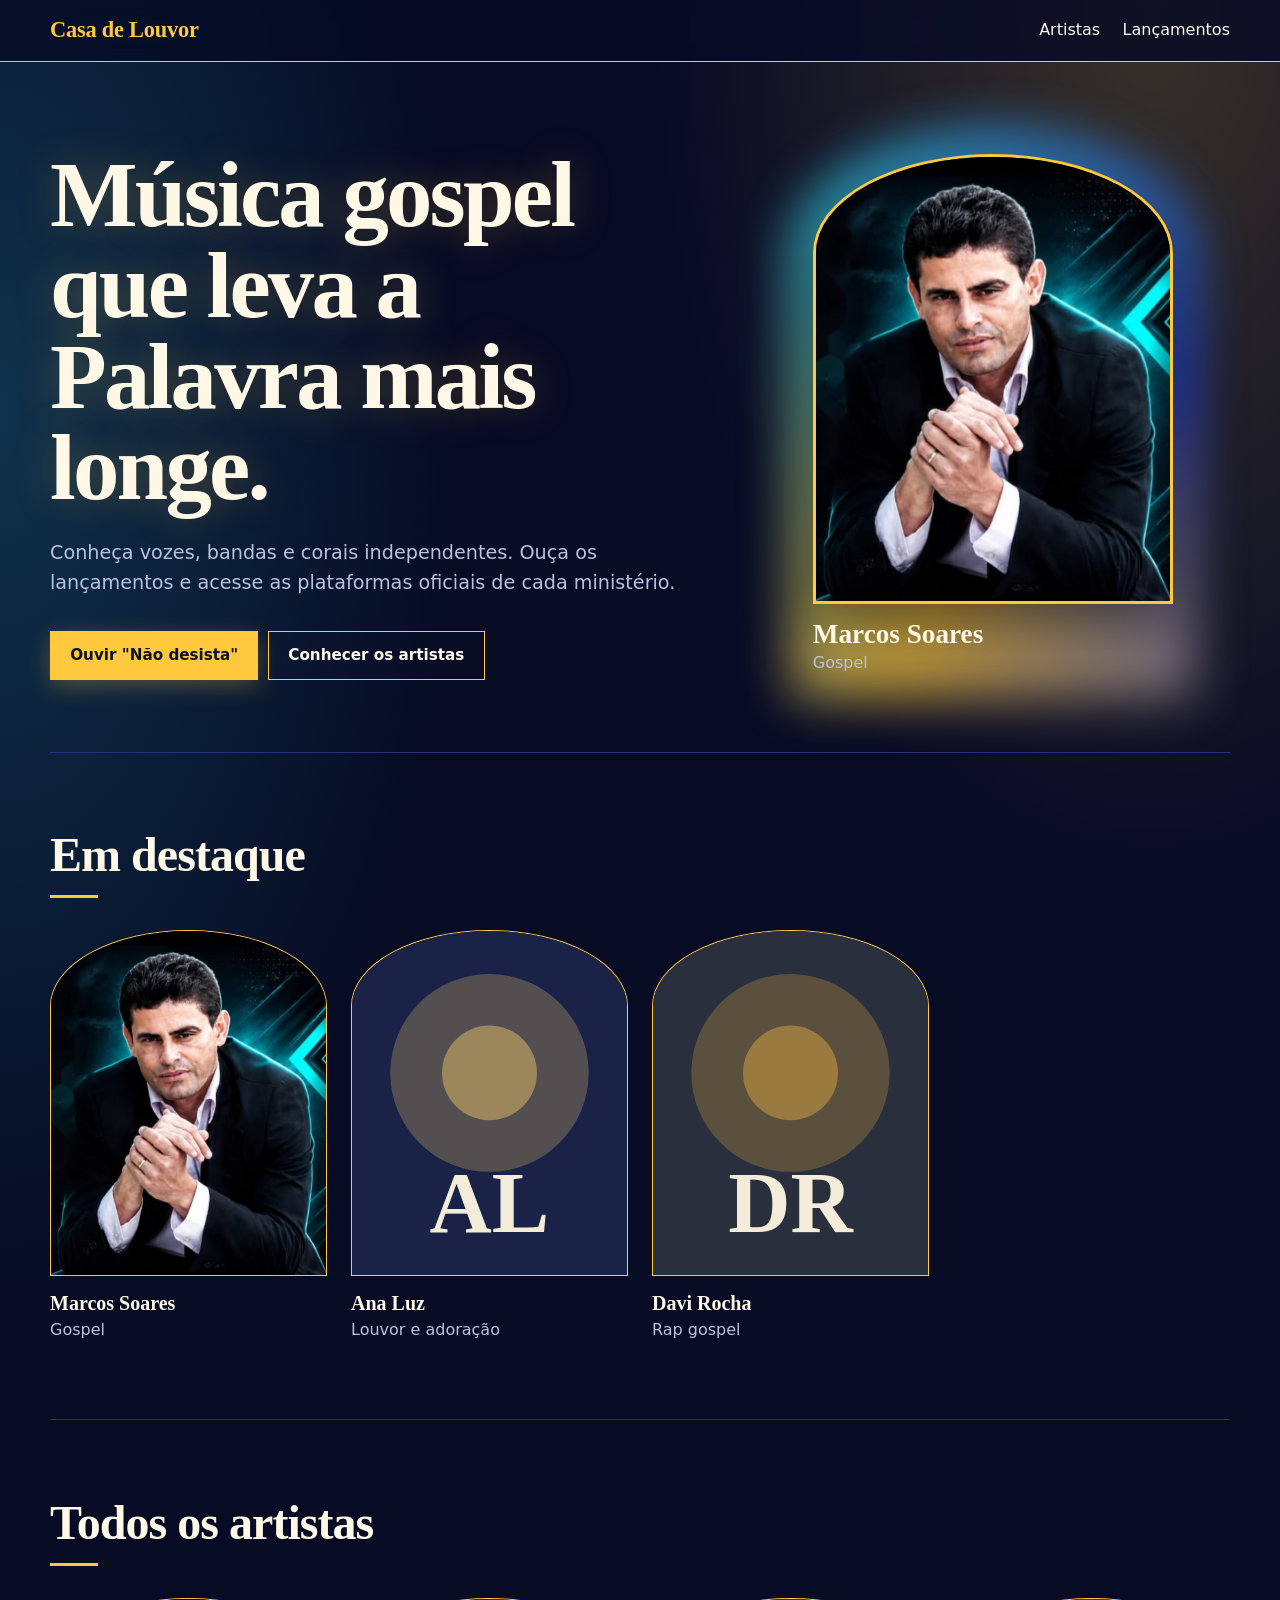
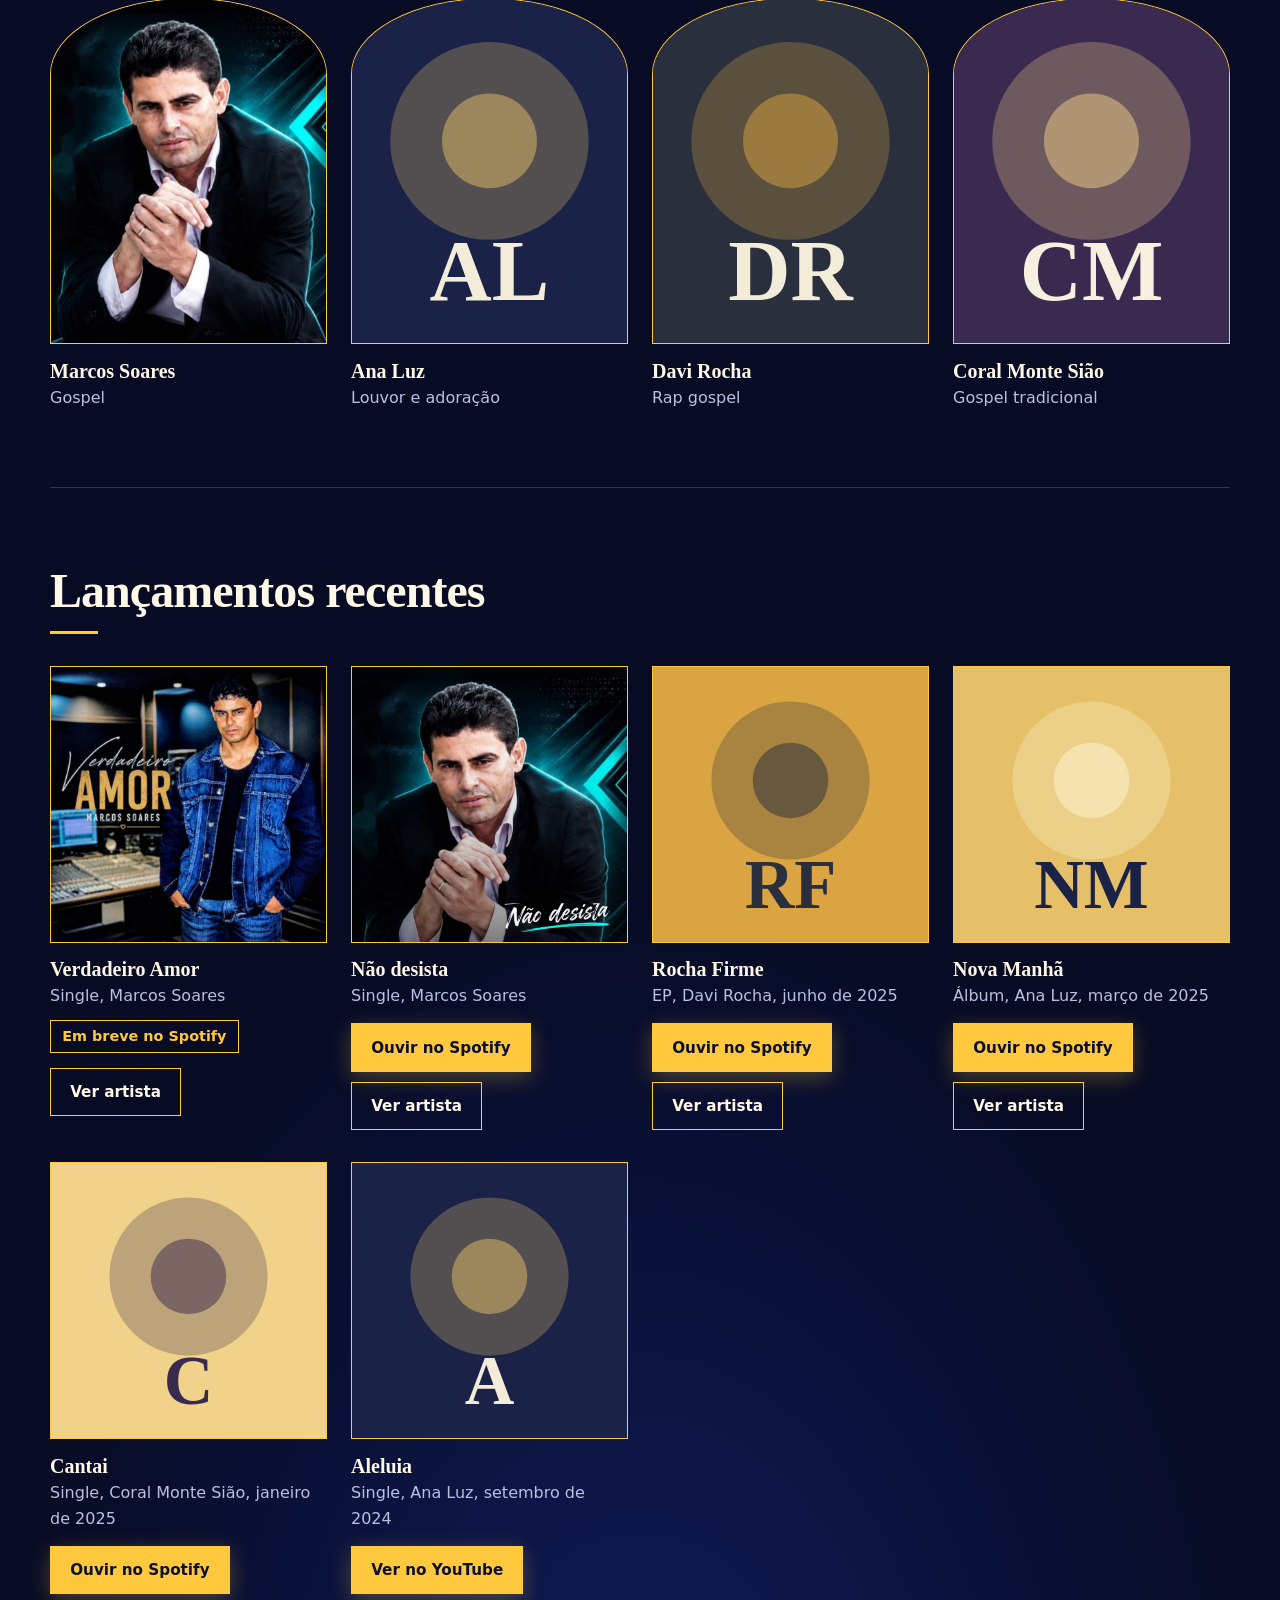
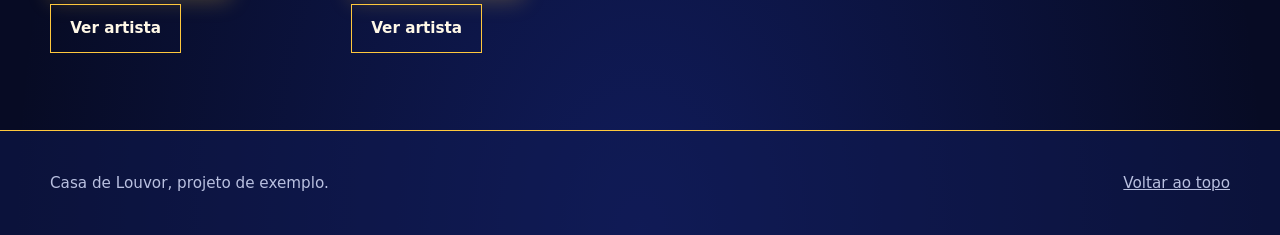
==== index.html @ 7ab5e8a3 "Add files via upload" ====
<!DOCTYPE html>
<html lang="pt-BR">
<head>
<meta charset="utf-8"><meta name="viewport" content="width=device-width,initial-scale=1">
<title>Casa de Louvor, música gospel independente</title>
<meta name="description" content="Descubra artistas gospel independentes, conheça seus lançamentos e ouça nas plataformas oficiais.">
<link rel="stylesheet" href="css/style.css">
</head>
<body>
<a class="skip" href="#conteudo">Ir para o conteúdo</a>
<header class="top"><div class="wrap">
  <a class="marca" href="index.html" data-marca>Portfólios</a>
  <nav aria-label="Principal"><ul>
    <li><a href="#artistas">Artistas</a></li><li><a href="#lancamentos-titulo">Lançamentos</a></li>
  </ul></nav>
</div></header>
<main id="conteudo" class="wrap">
  <section class="hero">
    <div class="hero-grid">
      <div class="hero-texto">
        <h1 id="hero-titulo"></h1><p id="hero-desc"></p>
        <div class="acoes">
          <a class="btn" id="hero-ouvir" href="#artistas" hidden>Ouvir agora</a>
          <a class="btn ghost" href="#artistas">Conhecer os artistas</a>
        </div>
      </div>
      <a class="hero-arte" id="hero-artista" href="#artistas"></a>
    </div>
  </section>
  <section class="secao" id="sec-destaques" aria-labelledby="dest-t">
    <h2 id="dest-t">Em destaque</h2><div class="grade" id="destaques"><p class="vazio">Carregando…</p></div>
  </section>
  <section class="secao" id="artistas" aria-labelledby="todos-t">
    <h2 id="todos-t">Todos os artistas</h2><div class="grade" id="todos"><p class="vazio">Carregando…</p></div>
  </section>
  <section class="secao" id="sec-lancamentos" aria-labelledby="lancamentos-titulo">
    <h2 id="lancamentos-titulo">Lançamentos recentes</h2><div class="grade" id="lancamentos"></div>
  </section>
</main>
<footer><div class="wrap"><span><span data-marca></span>, projeto de exemplo.</span><a href="#conteudo">Voltar ao topo</a></div></footer>
<noscript><p class="wrap">Ative o JavaScript para ver os artistas.</p></noscript>
<script src="js/data.js"></script><script src="js/main.js"></script>
</body>
</html>
---- css/style.css ----
:root{--bg:#f6f2ea;--fg:#1a2347;--mut:#4f5673;--line:#d8cfba;--surf:#ece5d4;--ac:#8a6414;--on-ac:#fff;--gold:#b8892b;--halo:rgba(184,137,43,.26);
--serif:"Iowan Old Style","Palatino Linotype",Palatino,Georgia,serif;--sans:system-ui,-apple-system,"Segoe UI",Roboto,sans-serif}
@media (prefers-color-scheme:dark){:root{--bg:#0f1630;--fg:#f3ecd9;--mut:#b4b8cc;--line:#2c3558;--surf:#18214a;--ac:#e6c068;--on-ac:#0f1630;--gold:#e6c068;--halo:rgba(230,192,104,.2)}}
*{box-sizing:border-box}html{scroll-behavior:smooth}
body{margin:0;background:var(--bg);color:var(--fg);font:1rem/1.6 var(--sans);-webkit-font-smoothing:antialiased}
img{display:block;max-width:100%;height:auto}a{color:inherit}
:focus-visible{outline:3px solid var(--ac);outline-offset:3px}
.wrap{width:min(1180px,100% - 2.5rem);margin-inline:auto}
.skip{position:absolute;left:-999px;top:0;background:var(--ac);color:var(--on-ac);padding:.6rem 1rem;z-index:10}.skip:focus{left:0}
header.top{border-bottom:1px solid var(--line)}
header.top .wrap{display:flex;justify-content:space-between;align-items:center;gap:1rem;padding-block:1.1rem;flex-wrap:wrap}
.marca{font:700 1.4rem/1 var(--serif);text-decoration:none;letter-spacing:-.01em}
nav ul{display:flex;gap:1.4rem;list-style:none;margin:0;padding:0}
nav a{text-decoration:none;padding:.4rem 0;border-bottom:2px solid transparent}nav a:hover{border-color:var(--ac)}
.hero{padding:clamp(3.5rem,10vw,8rem) 0 clamp(2.5rem,6vw,5rem)}
.hero h1{font:700 clamp(2.6rem,8vw,6.5rem)/.98 var(--serif);letter-spacing:-.03em;margin:0 0 1.5rem;max-width:14ch}
.hero p{max-width:52ch;font-size:1.15rem;color:var(--mut);margin:0 0 2rem}
.secao{padding:clamp(2.5rem,6vw,5rem) 0;border-top:1px solid var(--line)}
.secao h2{font:700 clamp(1.6rem,3.5vw,2.4rem)/1.1 var(--serif);margin:0 0 2rem;letter-spacing:-.02em}
.grade{display:grid;grid-template-columns:repeat(auto-fill,minmax(min(100%,230px),1fr));gap:2rem 1.5rem}
.card{text-decoration:none;display:block}
.card h3,.lanc h3{font:700 1.25rem/1.2 var(--serif);margin:.9rem 0 .15rem}
.card:hover h3{text-decoration:underline;text-decoration-color:var(--ac);text-underline-offset:4px}
.card-img{overflow:hidden;background:var(--surf);border:1px solid var(--line);aspect-ratio:4/5}
.card-img.sq{aspect-ratio:1}.card-img img{width:100%;height:100%;object-fit:cover}
.muted{color:var(--mut);margin:0}
.btn,.chip{display:inline-block;text-decoration:none;font-weight:600;padding:.7rem 1.2rem;border:1px solid var(--fg);background:var(--fg);color:var(--bg);cursor:pointer;font-family:inherit;font-size:.95rem;transition:background .2s,color .2s,border-color .2s}
.btn:hover{background:var(--ac);border-color:var(--ac);color:var(--on-ac)}
.btn.ghost,.chip{background:transparent;color:var(--fg);border-color:var(--line)}
.btn.ghost:hover,.chip:hover{border-color:var(--ac);background:transparent;color:var(--fg);box-shadow:inset 0 -3px 0 var(--ac)}
.acoes,.chips{display:flex;flex-wrap:wrap;gap:.6rem;margin-top:.9rem}
.vazio{padding:2rem;border:1px dashed var(--line);color:var(--mut);grid-column:1/-1}
.vazio-pagina{padding-block:6rem}.vazio-pagina h1{font:700 2.4rem var(--serif);margin:0 0 .5rem}.vazio-pagina .btn{margin-top:1.5rem}
.perfil-hero{display:grid;grid-template-columns:minmax(0,5fr) minmax(0,6fr);gap:clamp(1.5rem,5vw,4rem);padding:clamp(2rem,5vw,4rem) 0;align-items:start}
.nome{font:700 clamp(2.8rem,9vw,6rem)/.95 var(--serif);letter-spacing:-.03em;margin:.3rem 0 1.5rem;overflow-wrap:anywhere}
.bio p{max-width:62ch;margin:0 0 1rem;font-family:var(--serif);font-size:1.12rem;line-height:1.7}
.releases{display:grid;gap:2.5rem}
.release{display:grid;grid-template-columns:minmax(0,220px) 1fr;gap:1.5rem;padding-bottom:2.5rem;border-bottom:1px solid var(--line)}
.release:last-child{border:0}.release h3{font:700 1.5rem/1.2 var(--serif);margin:0 0 .2rem}
.embed{margin-top:1rem}.embed iframe{width:100%;border:0;display:block}
.embed.sp iframe{height:352px}.embed.yt iframe{aspect-ratio:16/9;height:auto}
.videos{display:grid;grid-template-columns:repeat(auto-fit,minmax(min(100%,420px),1fr));gap:2rem}
footer{border-top:1px solid var(--line);padding:2.5rem 0;color:var(--mut);font-size:.95rem}
footer .wrap{display:flex;justify-content:space-between;gap:1rem;flex-wrap:wrap}
@media(max-width:720px){.perfil-hero,.release{grid-template-columns:1fr}.release .card-img{max-width:260px}.btn,.chip{padding:.85rem 1.2rem}}
@media(prefers-reduced-motion:reduce){*{transition:none!important;scroll-behavior:auto!important}}
/* Identidade gospel: luz, ouro e arco de vitral */
body{overflow-x:hidden}
header.top{border-bottom:1px solid var(--gold)}
.hero{position:relative;isolation:isolate}
.hero::before{content:"";position:absolute;inset:-6rem -50vw 0;z-index:-1;background:radial-gradient(55% 90% at 72% 0%,var(--halo),transparent 70%)}
.secao h2::after{content:"";display:block;width:3rem;height:3px;background:var(--gold);margin-top:.8rem}
.card-img:not(.sq){border-radius:50% 50% 0 0 / 22% 22% 0 0}
.card-img{border-color:var(--gold)}
.btn:hover{color:var(--on-ac)}
footer{border-top-color:var(--gold)}

/* ===== Versão vibrante: escuro profundo, ouro e ciano, com luz e movimento ===== */
:root{--bg:#070b24;--fg:#fff8e7;--mut:#b9c0e0;--line:#27317d;--surf:#111a52;--ac:#ffc83d;--on-ac:#0a1030;--gold:#ffc83d;--cyan:#35e0ff}
[hidden]{display:none!important}
body{background:radial-gradient(60% 40% at 90% 0,rgba(255,200,61,.2),transparent 65%),radial-gradient(55% 40% at 0 12%,rgba(53,224,255,.18),transparent 65%),radial-gradient(70% 40% at 50% 100%,rgba(40,70,230,.28),transparent 70%),var(--bg)}
header.top{position:sticky;top:0;z-index:5;background:rgba(7,11,36,.82);-webkit-backdrop-filter:blur(10px);backdrop-filter:blur(10px)}
.marca{color:var(--gold)}
.hero::before{display:none}
.hero{padding:clamp(2.5rem,7vw,5.5rem) 0 clamp(2.5rem,6vw,4.5rem)}
.hero-grid{display:grid;grid-template-columns:minmax(0,1.15fr) minmax(0,.85fr);gap:clamp(2rem,5vw,4.5rem);align-items:center}
.hero h1{font-size:clamp(2.8rem,7.5vw,5.8rem);max-width:12ch;text-shadow:0 0 40px rgba(255,200,61,.25)}
.hero p{color:var(--mut);font-size:1.2rem}
.hero-arte{position:relative;display:block;text-decoration:none;max-width:360px;width:100%;justify-self:center}
.hero-arte::before{content:"";position:absolute;inset:-22px;z-index:-1;border-radius:50% 50% 0 0/22% 22% 0 0;background:conic-gradient(from 200deg,var(--gold),var(--cyan),#2b4bff,var(--gold));filter:blur(26px);opacity:.75;animation:brilho 5s ease-in-out infinite alternate}
.hero-arte .card-img{border-width:3px;box-shadow:0 20px 60px rgba(0,0,0,.5)}
.hero-nome{display:block;font:700 1.7rem/1.1 var(--serif);margin-top:1rem;color:var(--fg)}
.hero-arte .muted{display:block}
.hero-texto,.hero-arte{animation:entra .9s cubic-bezier(.2,.7,.2,1) both}.hero-arte{animation-delay:.15s}
@keyframes entra{from{opacity:0;transform:translateY(24px)}to{opacity:1;transform:none}}
@keyframes brilho{from{opacity:.45;transform:scale(.97)}to{opacity:.85;transform:scale(1.03)}}
.btn{background:var(--ac);border-color:var(--ac);color:var(--on-ac);font-weight:700;box-shadow:0 6px 22px rgba(255,200,61,.28)}
.btn:hover{background:var(--cyan);border-color:var(--cyan);color:#06122b;transform:translateY(-2px);box-shadow:0 10px 28px rgba(53,224,255,.35)}
.btn.ghost,.chip{background:transparent;color:var(--fg);border-color:var(--gold);box-shadow:none}
.btn.ghost:hover,.chip:hover{background:var(--gold);color:var(--on-ac);border-color:var(--gold);box-shadow:0 8px 22px rgba(255,200,61,.3)}
.secao{border-top-color:var(--line)}
.secao h2{font-size:clamp(1.9rem,4.5vw,3rem)}
.card-img{border-color:var(--gold);transition:transform .3s,box-shadow .3s}
.card:hover .card-img,.lanc:hover .card-img{transform:translateY(-8px);box-shadow:0 18px 40px rgba(255,200,61,.28),0 0 0 1px var(--gold)}
.card h3{color:var(--fg)}
.perfil-img{box-shadow:0 0 80px rgba(255,200,61,.28)}
.nome{text-shadow:0 0 40px rgba(255,200,61,.25)}
.vazio{border-color:var(--line)}
footer{background:rgba(17,26,82,.5)}
@media(max-width:820px){.hero-grid{grid-template-columns:1fr}.hero h1{max-width:none}.hero-arte{max-width:300px}}
@media(prefers-reduced-motion:reduce){*{animation:none!important}}
.card-img img{object-position:center top}

.selo{display:inline-block;margin:.7rem 0 0;padding:.25rem .7rem;border:1px solid var(--gold);color:var(--gold);font-weight:600;font-size:.9rem}
.player{display:block;width:100%;max-width:520px;margin-top:1rem;accent-color:var(--gold)}
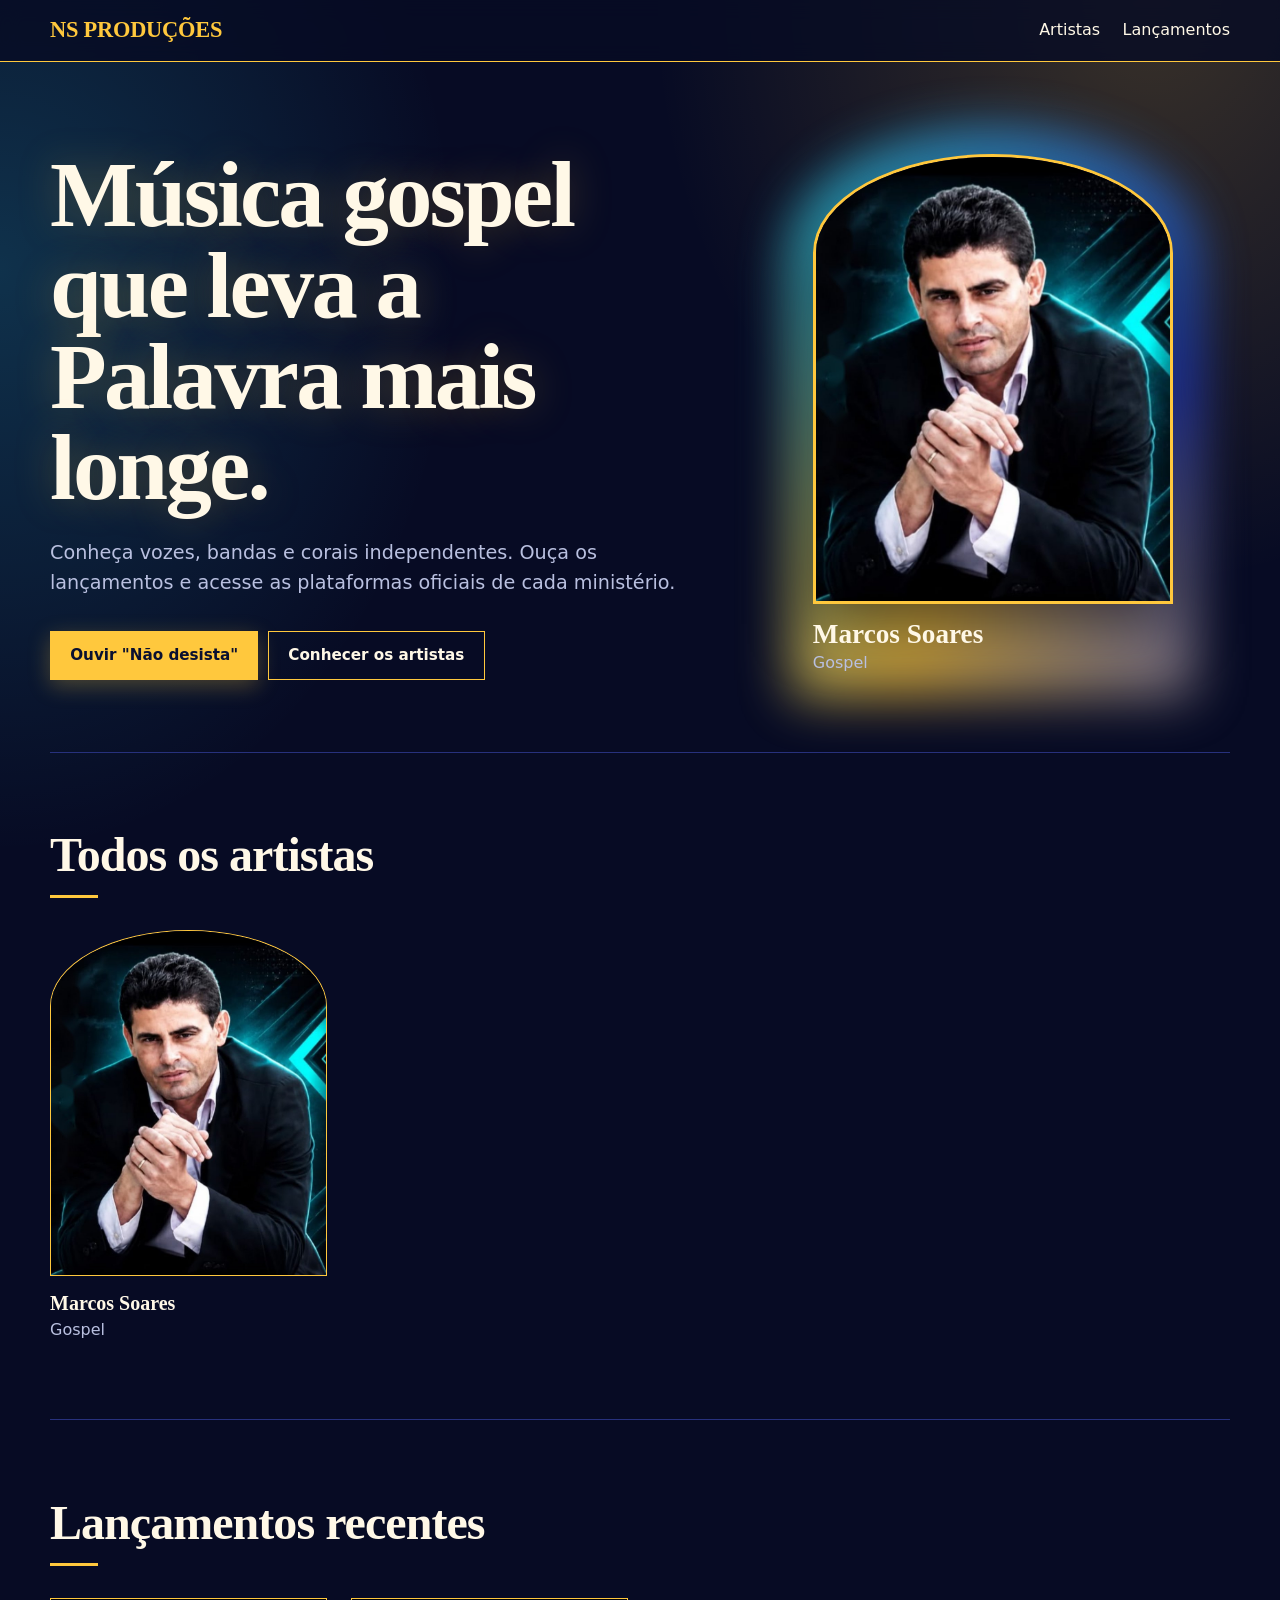
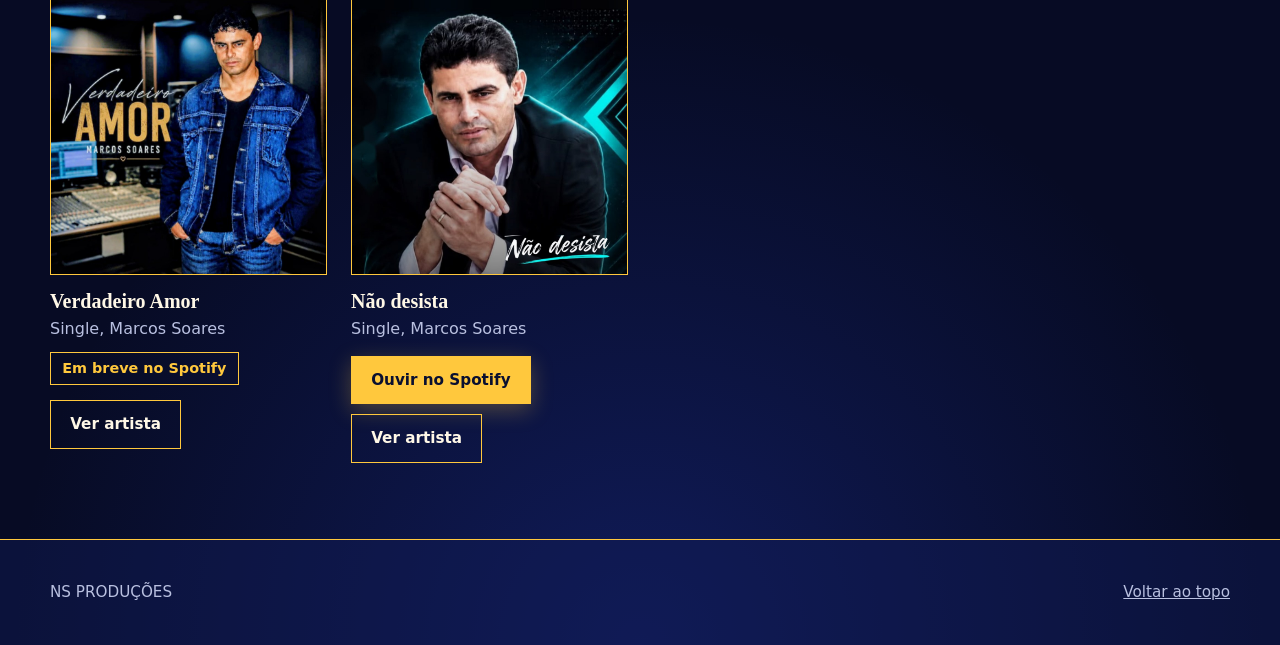
==== commit f1faa834: "Troca nome para NS PRODUÇÕES e remove artistas de exemplo" ====
--- a/index.html
+++ b/index.html
@@ -2,7 +2,7 @@
 <html lang="pt-BR">
 <head>
 <meta charset="utf-8"><meta name="viewport" content="width=device-width,initial-scale=1">
-<title>Casa de Louvor, música gospel independente</title>
+<title>NS PRODUÇÕES, música gospel independente</title>
 <meta name="description" content="Descubra artistas gospel independentes, conheça seus lançamentos e ouça nas plataformas oficiais.">
 <link rel="stylesheet" href="css/style.css">
 </head>
@@ -37,7 +37,7 @@
     <h2 id="lancamentos-titulo">Lançamentos recentes</h2><div class="grade" id="lancamentos"></div>
   </section>
 </main>
-<footer><div class="wrap"><span><span data-marca></span>, projeto de exemplo.</span><a href="#conteudo">Voltar ao topo</a></div></footer>
+<footer><div class="wrap"><span><span data-marca></span></span><a href="#conteudo">Voltar ao topo</a></div></footer>
 <noscript><p class="wrap">Ative o JavaScript para ver os artistas.</p></noscript>
 <script src="js/data.js"></script><script src="js/main.js"></script>
 </body>
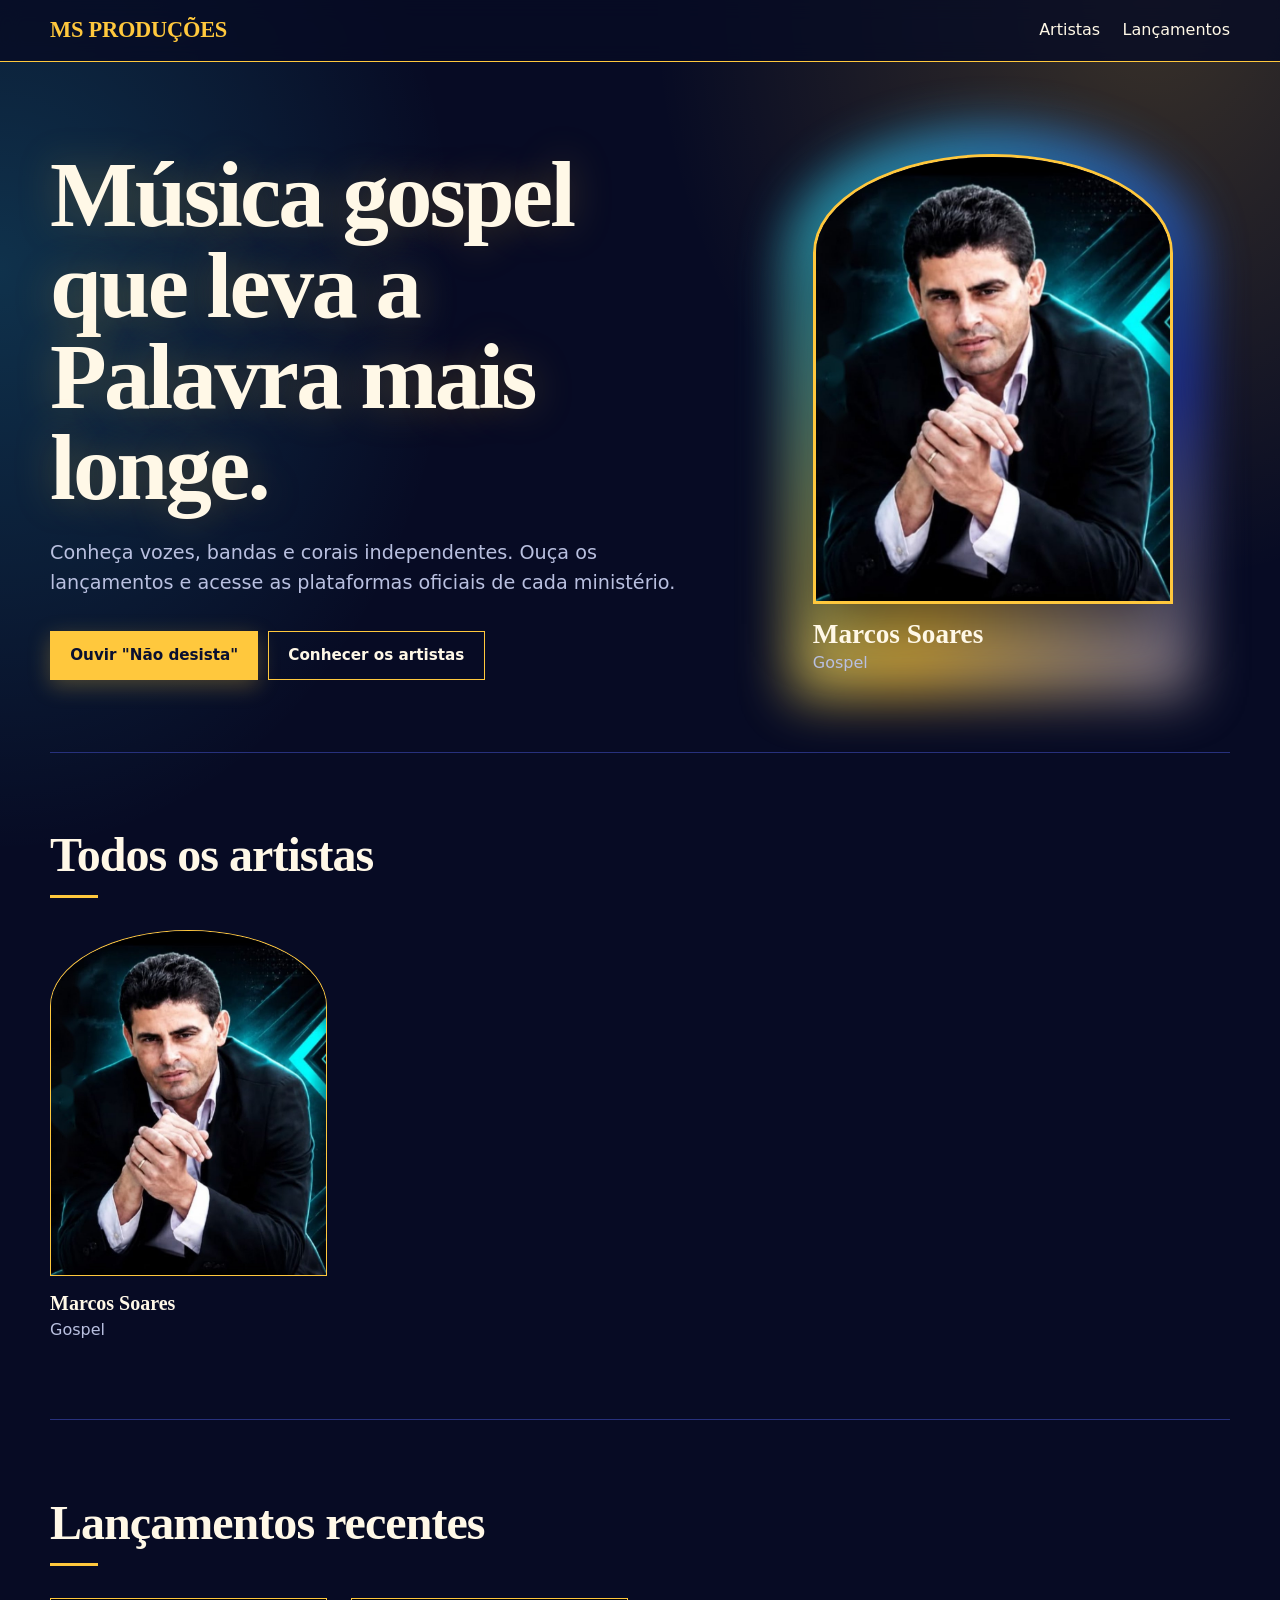
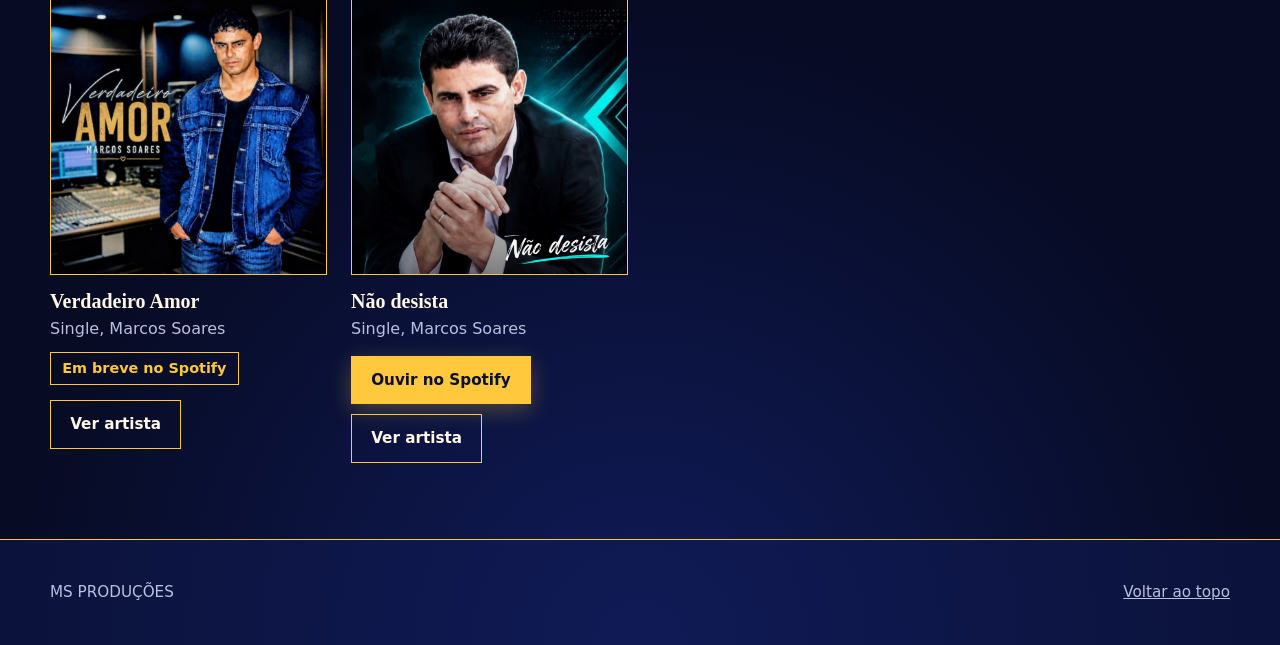
==== commit 743fe0bd: "Troca nome para MS PRODUÇÕES" ====
--- a/index.html
+++ b/index.html
@@ -2,7 +2,7 @@
 <html lang="pt-BR">
 <head>
 <meta charset="utf-8"><meta name="viewport" content="width=device-width,initial-scale=1">
-<title>NS PRODUÇÕES, música gospel independente</title>
+<title>MS PRODUÇÕES, música gospel independente</title>
 <meta name="description" content="Descubra artistas gospel independentes, conheça seus lançamentos e ouça nas plataformas oficiais.">
 <link rel="stylesheet" href="css/style.css">
 </head>
